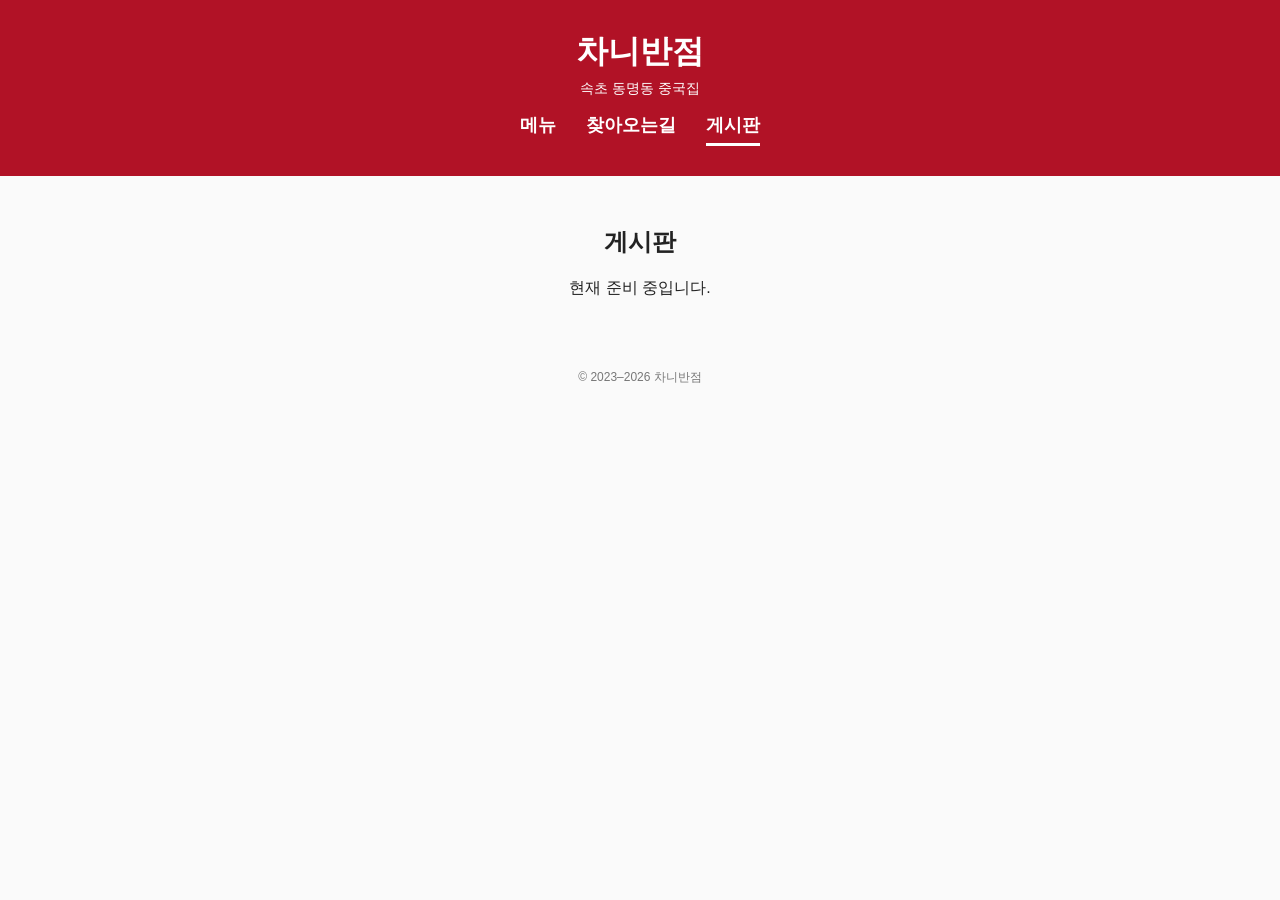
==== board.html @ 5321756c "Add files via upload" ====
<!DOCTYPE html>
<html lang="ko">
<head>
    <meta charset="UTF-8">
    <title>차니반점 | 게시판</title>
    <meta name="viewport" content="width=device-width, initial-scale=1.0">
    <link rel="stylesheet" href="style.css">
</head>
<body>
<header class="header">
    <h1>차니반점</h1>
    <p>속초 동명동 중국집</p>
    <nav class="nav">
        <a href="index.html">메뉴</a>
        <a href="route.html">찾아오는길</a>
        <a href="board.html" class="active">게시판</a>
    </nav>
</header>
<main class="info-section">
    <h2>게시판</h2>
    <p>현재 준비 중입니다.</p>
</main>
<footer class="footer">
    © 2023–<span id="year"></span> 차니반점
</footer>
<script>
    document.getElementById('year').textContent = new Date().getFullYear();
</script>
</body>
</html>
---- style.css ----
* {
    box-sizing: border-box;
}

body {
    margin: 0;
    font-family: -apple-system, BlinkMacSystemFont, "Noto Sans KR", sans-serif;
    background: #fafafa;
    color: #222;
}

.header {
    background: #b11226;
    color: #fff;
    text-align: center;
    padding: 30px 20px;
}

.header h1 {
    margin: 0;
    font-size: 32px;
}

.header p {
    margin: 6px 0 15px;
    font-size: 14px;
}

.nav {
    display: flex;
    justify-content: center;
    gap: 30px;
}

.nav a {
    color: #fff;
    text-decoration: none;
    font-weight: bold;
    font-size: 18px;
    padding-bottom: 6px;
}

.nav a.active {
    border-bottom: 3px solid #fff;
}

.menu-section {
    max-width: 1200px;
    margin: 50px auto;
    padding: 0 20px;
}

.menu-section h2 {
    text-align: center;
    margin-bottom: 30px;
}

.menu-grid {
    display: grid;
    grid-template-columns: repeat(4, 1fr);
    gap: 20px;
}

.menu-card {
    background: #fff;
    border-radius: 10px;
    box-shadow: 0 2px 6px rgba(0,0,0,0.08);
    overflow: hidden;
    display: flex;
    flex-direction: column;
}

.menu-card img {
    width: 100%;
    height: 200px;
    background: #e5e5e5;
    object-fit: cover;
}

.menu-card h3 {
    margin: 12px;
}

.menu-card .desc {
    margin: 0 12px;
    font-size: 14px;
    color: #555;
}

.menu-card .price {
    margin-top: auto;
    font-weight: 700;
    color: #111;
    padding-left: 6px;
}

.menu-card .allergy {
    margin: 10px 12px 14px;
    font-size: 12px;
    color: #999;
}

.menu-card.soldout {
    opacity: 0.6;
}

.info-section {
    max-width: 800px;
    margin: 50px auto;
    padding: 0 20px;
    text-align: center;
}

.info-section a {
    color: #b11226;
    text-decoration: none;
    font-weight: bold;
}

.map {
    margin-top: 30px;
    border-radius: 10px;
    overflow: hidden;
}

.footer {
    text-align: center;
    padding: 20px;
    font-size: 12px;
    color: #777;
}

@media (max-width: 900px) {
    .menu-grid {
        grid-template-columns: repeat(2, 1fr);
    }
}

@media (max-width: 480px) {
    .menu-grid {
        grid-template-columns: 1fr;
    }
}
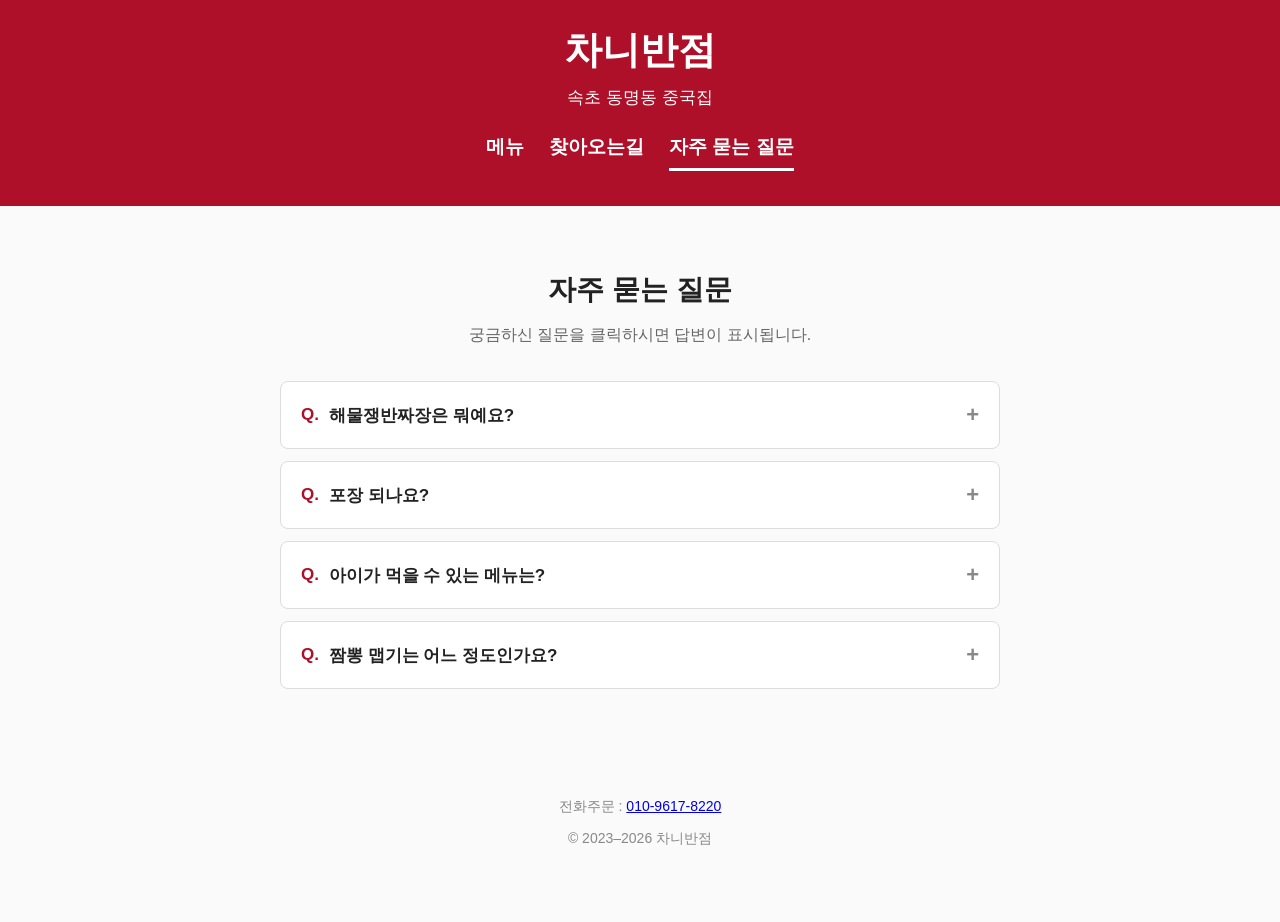
==== commit d5daa942: "홈페이지 FAQ 및 영업시간 개선" ====
--- a/board.html
+++ b/board.html
@@ -1,30 +1,203 @@
+
 <!DOCTYPE html>
 <html lang="ko">
 <head>
-    <meta charset="UTF-8">
-    <title>차니반점 | 게시판</title>
-    <meta name="viewport" content="width=device-width, initial-scale=1.0">
-    <link rel="stylesheet" href="style.css">
+<meta charset="UTF-8">
+<meta name="viewport" content="width=device-width, initial-scale=1.0">
+<title>자주 묻는 질문 | 속초 차니반점</title>
+<meta name="description" content="속초 차니반점의 해물쟁반짜장, 포장, 어린이 메뉴, 짬뽕 맵기 안내입니다.">
+
+<style>
+* {
+    box-sizing: border-box;
+}
+
+body {
+    margin: 0;
+    font-family: Arial, "Malgun Gothic", sans-serif;
+    background: #fafafa;
+    color: #222;
+}
+
+/* 상단 */
+header {
+    background: #ae1029;
+    color: white;
+    text-align: center;
+    padding: 25px 15px 35px;
+}
+
+header h1 {
+    font-size: 38px;
+    margin: 0 0 10px;
+}
+
+header p {
+    margin: 0;
+    font-size: 17px;
+}
+
+/* 메뉴 */
+nav {
+    margin-top: 25px;
+    display: flex;
+    justify-content: center;
+    gap: 25px;
+    flex-wrap: wrap;
+}
+
+nav a {
+    color: white;
+    text-decoration: none;
+    font-size: 19px;
+    font-weight: bold;
+    padding-bottom: 8px;
+}
+
+nav a.active {
+    border-bottom: 3px solid white;
+}
+
+/* FAQ 본문 */
+main {
+    max-width: 760px;
+    margin: 65px auto;
+    padding: 0 20px;
+}
+
+h2 {
+    text-align: center;
+    font-size: 28px;
+    margin-bottom: 15px;
+}
+
+.intro {
+    text-align: center;
+    color: #666;
+    margin-bottom: 35px;
+}
+
+/* 질문 박스 */
+details {
+    background: white;
+    border: 1px solid #ddd;
+    border-radius: 8px;
+    margin-bottom: 12px;
+    overflow: hidden;
+}
+
+summary {
+    padding: 20px;
+    font-size: 17px;
+    font-weight: bold;
+    cursor: pointer;
+    list-style: none;
+    display: flex;
+    align-items: center;
+    gap: 10px;
+}
+
+summary::-webkit-details-marker {
+    display: none;
+}
+
+summary::before {
+    content: "Q.";
+    color: #ae1029;
+}
+
+summary::after {
+    content: "+";
+    margin-left: auto;
+    font-size: 22px;
+    color: #888;
+}
+
+details[open] summary::after {
+    content: "−";
+}
+
+details[open] summary {
+    border-bottom: 1px solid #eee;
+}
+
+/* 답변 */
+.answer {
+    padding: 20px;
+    background: #f6f6f6;
+    font-size: 16px;
+    line-height: 1.8;
+}
+
+/* 하단 */
+footer {
+    text-align: center;
+    padding: 30px 15px 60px;
+    color: #888;
+    font-size: 14px;
+}
+</style>
 </head>
 <body>
-<header class="header">
+
+<header>
     <h1>차니반점</h1>
     <p>속초 동명동 중국집</p>
-    <nav class="nav">
+
+    <nav>
         <a href="index.html">메뉴</a>
         <a href="route.html">찾아오는길</a>
-        <a href="board.html" class="active">게시판</a>
+        <a href="board.html" class="active">자주 묻는 질문</a>
     </nav>
 </header>
-<main class="info-section">
-    <h2>게시판</h2>
-    <p>현재 준비 중입니다.</p>
+
+<main>
+    <h2>자주 묻는 질문</h2>
+    <p class="intro">궁금하신 질문을 클릭하시면 답변이 표시됩니다.</p>
+
+    <details>
+        <summary>해물쟁반짜장은 뭐예요?</summary>
+        <div class="answer">
+            해산물과 채소를 함께 볶아 만든 짜장면으로,
+            뜨거운 철판에 지글지글 제공되는
+            차니반점의 특별 메뉴입니다.
+        </div>
+    </details>
+
+    <details>
+        <summary>포장 되나요?</summary>
+        <div class="answer">
+           네, 모든 메뉴 포장이 가능합니다.
+          미리 전화로 주문해 주시면 기다리는 시간을 줄이실 수 있습니다.
+        </div>
+    </details>
+
+    <details>
+        <summary>아이가 먹을 수 있는 메뉴는?</summary>
+        <div class="answer">
+            짜장면과 탕수육 등을 추천합니다.
+            중화제육덮밥은 매콤할 수 있으니 참고해 주세요.
+            아이의 연령과 취향에 맞춰 선택해 주세요.
+        </div>
+    </details>
+
+    <details>
+        <summary>짬뽕 맵기는 어느 정도인가요?</summary>
+        <div class="answer">
+            칼칼한 매운맛으로, 신라면과 비슷한 정도입니다.
+        다만 매운맛은 개인에 따라 다르게 느껴질 수 있습니다.
+        </div>
+    </details>
+
 </main>
+
 <footer class="footer">
-    © 2023–<span id="year"></span> 차니반점
+    <p>전화주문 : <a href="tel:01096178220">010-9617-8220</a></p>
+    <p>© 2023–<span id="year"></span> 차니반점</p>
 </footer>
 <script>
-    document.getElementById('year').textContent = new Date().getFullYear();
+    document.getElementById("year").textContent = new Date().getFullYear();
 </script>
+
 </body>
 </html>
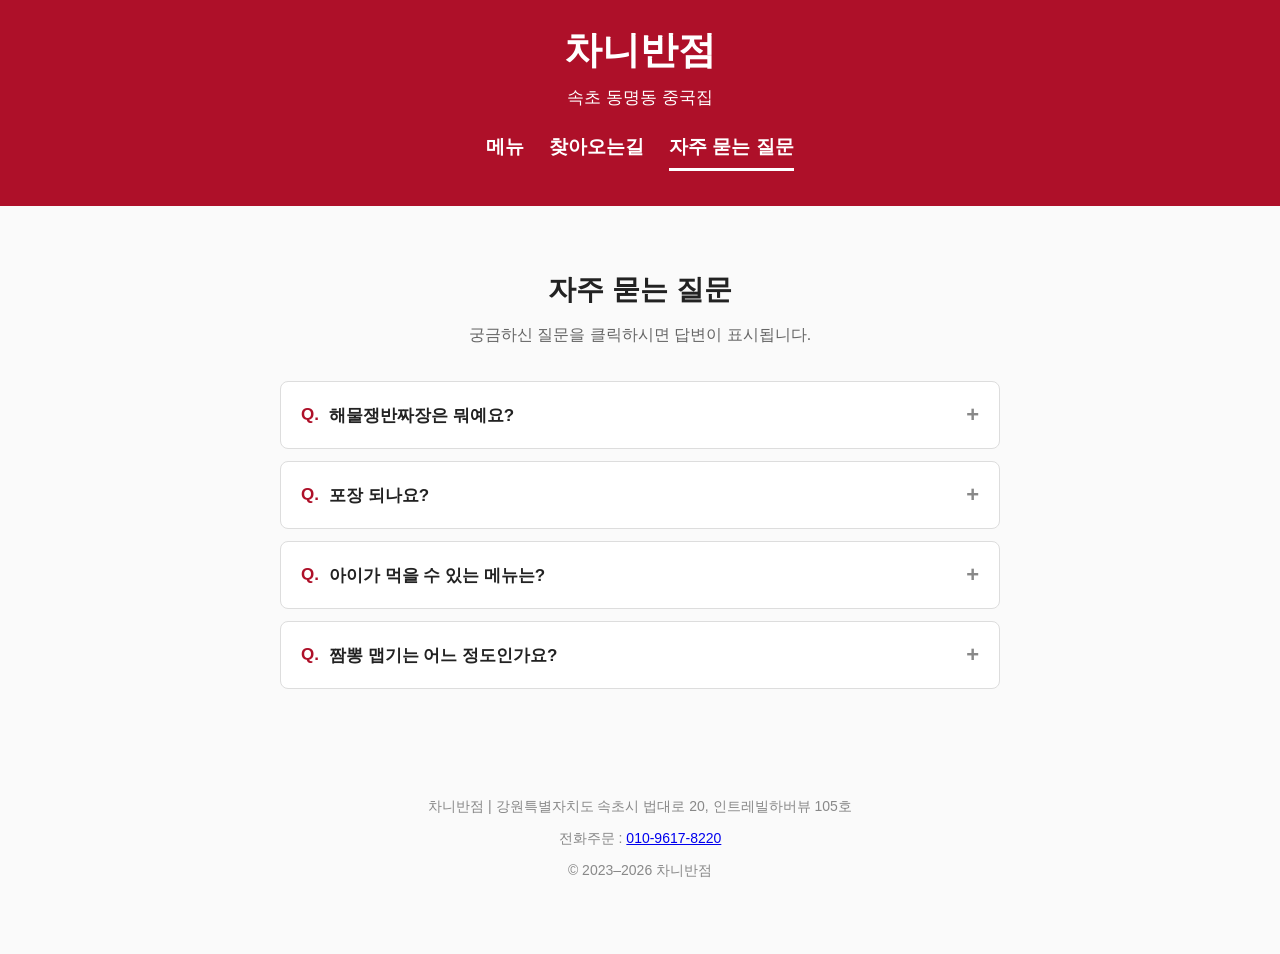
==== commit 90d4f9d1: "faq board -> faq로링크변경" ====
--- a/board.html
+++ b/board.html
@@ -147,7 +147,7 @@
     <nav>
         <a href="index.html">메뉴</a>
         <a href="route.html">찾아오는길</a>
-        <a href="board.html" class="active">자주 묻는 질문</a>
+        <a href="faq.html" class="active">자주 묻는 질문</a>
     </nav>
 </header>
 
@@ -158,7 +158,7 @@
     <details>
         <summary>해물쟁반짜장은 뭐예요?</summary>
         <div class="answer">
-            해산물과 채소를 함께 볶아 만든 짜장면으로,
+            해산물(오징어,새우,가리비,홍합,)과 채소를 함께 볶아 만든 짜장면으로,
             뜨거운 철판에 지글지글 제공되는
             차니반점의 특별 메뉴입니다.
         </div>
@@ -168,7 +168,7 @@
         <summary>포장 되나요?</summary>
         <div class="answer">
            네, 모든 메뉴 포장이 가능합니다.
-          미리 전화로 주문해 주시면 기다리는 시간을 줄이실 수 있습니다.
+          미리 전화로 주문해 주시면(010-9617-8220) 기다리는 시간을 줄이실 수 있습니다.
         </div>
     </details>
 
@@ -192,6 +192,7 @@
 </main>
 
 <footer class="footer">
+    <p>차니반점 | 강원특별자치도 속초시 법대로 20, 인트레빌하버뷰 105호</p>
     <p>전화주문 : <a href="tel:01096178220">010-9617-8220</a></p>
     <p>© 2023–<span id="year"></span> 차니반점</p>
 </footer>
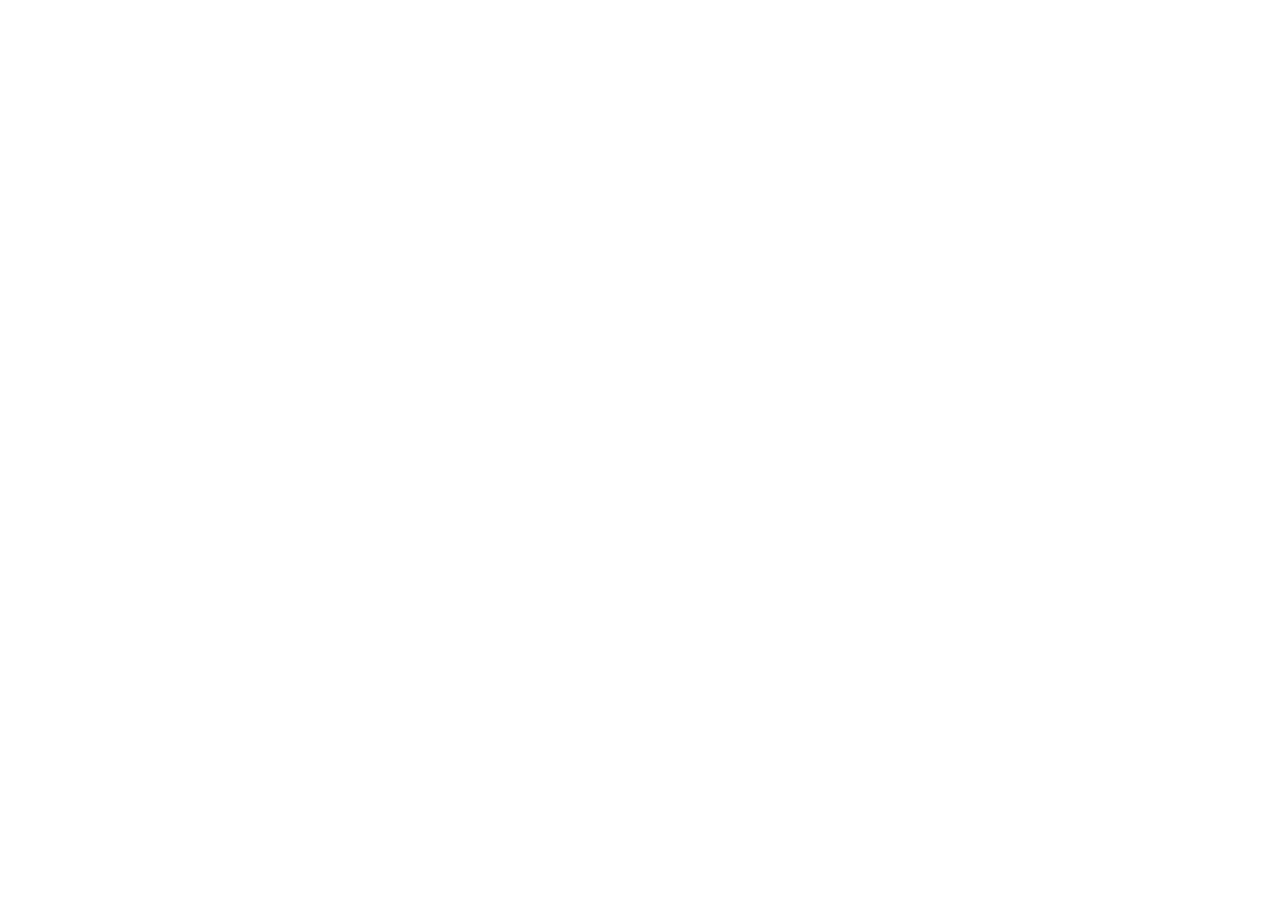
==== commit bee263b4: "seo 수정" ====
--- a/board.html
+++ b/board.html
@@ -1,204 +1,13 @@
-
 <!DOCTYPE html>
 <html lang="ko">
 <head>
 <meta charset="UTF-8">
-<meta name="viewport" content="width=device-width, initial-scale=1.0">
 <title>자주 묻는 질문 | 속초 차니반점</title>
-<meta name="description" content="속초 차니반점의 해물쟁반짜장, 포장, 어린이 메뉴, 짬뽕 맵기 안내입니다.">
-
-<style>
-* {
-    box-sizing: border-box;
-}
-
-body {
-    margin: 0;
-    font-family: Arial, "Malgun Gothic", sans-serif;
-    background: #fafafa;
-    color: #222;
-}
-
-/* 상단 */
-header {
-    background: #ae1029;
-    color: white;
-    text-align: center;
-    padding: 25px 15px 35px;
-}
-
-header h1 {
-    font-size: 38px;
-    margin: 0 0 10px;
-}
-
-header p {
-    margin: 0;
-    font-size: 17px;
-}
-
-/* 메뉴 */
-nav {
-    margin-top: 25px;
-    display: flex;
-    justify-content: center;
-    gap: 25px;
-    flex-wrap: wrap;
-}
-
-nav a {
-    color: white;
-    text-decoration: none;
-    font-size: 19px;
-    font-weight: bold;
-    padding-bottom: 8px;
-}
-
-nav a.active {
-    border-bottom: 3px solid white;
-}
-
-/* FAQ 본문 */
-main {
-    max-width: 760px;
-    margin: 65px auto;
-    padding: 0 20px;
-}
-
-h2 {
-    text-align: center;
-    font-size: 28px;
-    margin-bottom: 15px;
-}
-
-.intro {
-    text-align: center;
-    color: #666;
-    margin-bottom: 35px;
-}
-
-/* 질문 박스 */
-details {
-    background: white;
-    border: 1px solid #ddd;
-    border-radius: 8px;
-    margin-bottom: 12px;
-    overflow: hidden;
-}
-
-summary {
-    padding: 20px;
-    font-size: 17px;
-    font-weight: bold;
-    cursor: pointer;
-    list-style: none;
-    display: flex;
-    align-items: center;
-    gap: 10px;
-}
-
-summary::-webkit-details-marker {
-    display: none;
-}
-
-summary::before {
-    content: "Q.";
-    color: #ae1029;
-}
-
-summary::after {
-    content: "+";
-    margin-left: auto;
-    font-size: 22px;
-    color: #888;
-}
-
-details[open] summary::after {
-    content: "−";
-}
-
-details[open] summary {
-    border-bottom: 1px solid #eee;
-}
-
-/* 답변 */
-.answer {
-    padding: 20px;
-    background: #f6f6f6;
-    font-size: 16px;
-    line-height: 1.8;
-}
-
-/* 하단 */
-footer {
-    text-align: center;
-    padding: 30px 15px 60px;
-    color: #888;
-    font-size: 14px;
-}
-</style>
+<link rel="canonical" href="https://www.chaniban.co.kr/faq.html">
+<meta http-equiv="refresh" content="0; url=https://www.chaniban.co.kr/faq.html">
+<meta name="robots" content="noindex">
 </head>
 <body>
-
-<header>
-    <h1>차니반점</h1>
-    <p>속초 동명동 중국집</p>
-
-    <nav>
-        <a href="index.html">메뉴</a>
-        <a href="route.html">찾아오는길</a>
-        <a href="faq.html" class="active">자주 묻는 질문</a>
-    </nav>
-</header>
-
-<main>
-    <h2>자주 묻는 질문</h2>
-    <p class="intro">궁금하신 질문을 클릭하시면 답변이 표시됩니다.</p>
-
-    <details>
-        <summary>해물쟁반짜장은 뭐예요?</summary>
-        <div class="answer">
-            해산물(오징어,새우,가리비,홍합,)과 채소를 함께 볶아 만든 짜장면으로,
-            뜨거운 철판에 지글지글 제공되는
-            차니반점의 특별 메뉴입니다.
-        </div>
-    </details>
-
-    <details>
-        <summary>포장 되나요?</summary>
-        <div class="answer">
-           네, 모든 메뉴 포장이 가능합니다.
-          미리 전화로 주문해 주시면(010-9617-8220) 기다리는 시간을 줄이실 수 있습니다.
-        </div>
-    </details>
-
-    <details>
-        <summary>아이가 먹을 수 있는 메뉴는?</summary>
-        <div class="answer">
-            짜장면과 탕수육 등을 추천합니다.
-            중화제육덮밥은 매콤할 수 있으니 참고해 주세요.
-            아이의 연령과 취향에 맞춰 선택해 주세요.
-        </div>
-    </details>
-
-    <details>
-        <summary>짬뽕 맵기는 어느 정도인가요?</summary>
-        <div class="answer">
-            칼칼한 매운맛으로, 신라면과 비슷한 정도입니다.
-        다만 매운맛은 개인에 따라 다르게 느껴질 수 있습니다.
-        </div>
-    </details>
-
-</main>
-
-<footer class="footer">
-    <p>차니반점 | 강원특별자치도 속초시 법대로 20, 인트레빌하버뷰 105호</p>
-    <p>전화주문 : <a href="tel:01096178220">010-9617-8220</a></p>
-    <p>© 2023–<span id="year"></span> 차니반점</p>
-</footer>
-<script>
-    document.getElementById("year").textContent = new Date().getFullYear();
-</script>
-
+<p>페이지가 이동했습니다. <a href="https://www.chaniban.co.kr/faq.html">자주 묻는 질문 보기</a></p>
 </body>
-</html>
+</html>
